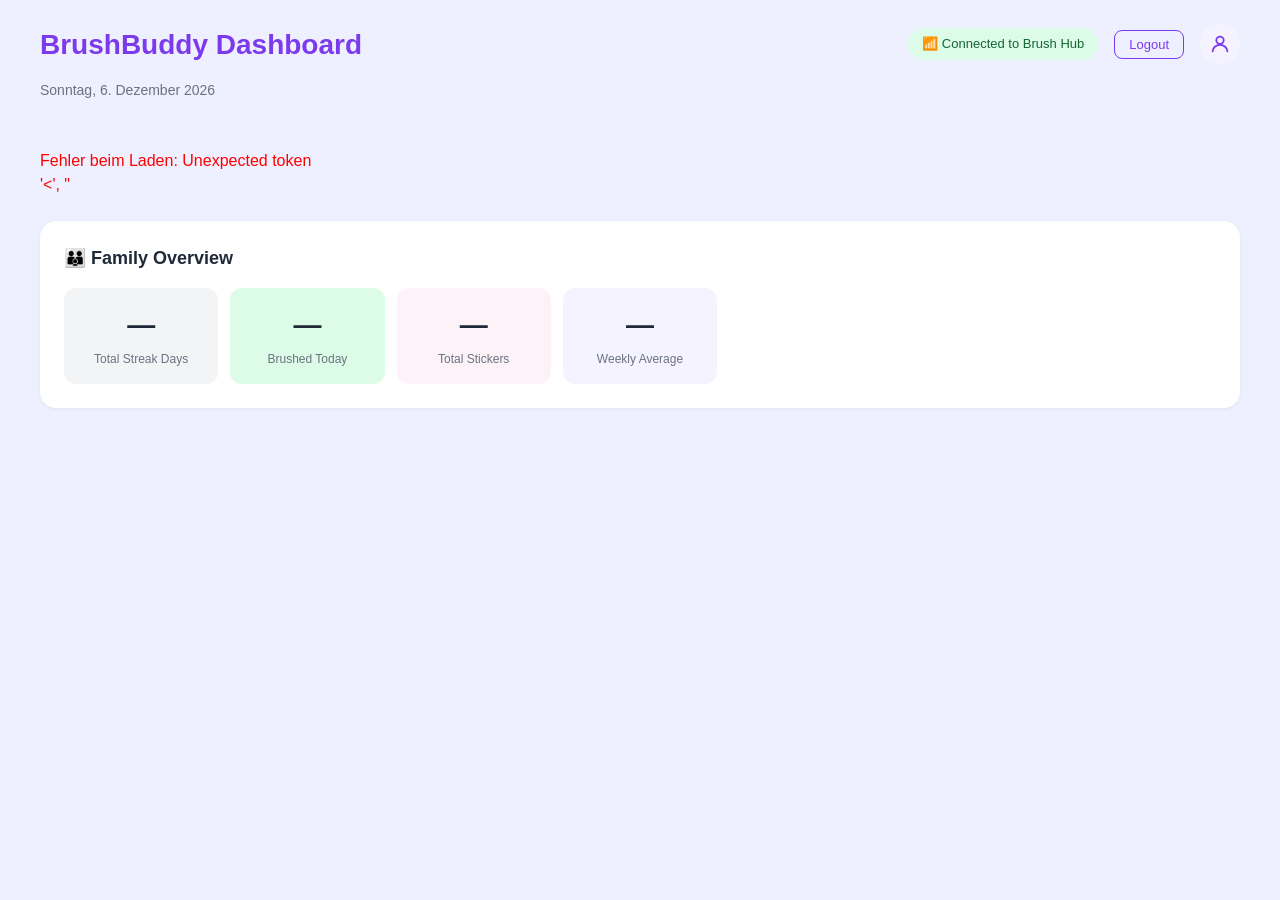
==== child-profile.html @ 71454b1c "Profil erstellt" ====
<!DOCTYPE html>
<html lang="de">
  <head>
    <meta charset="UTF-8" />
    <meta name="viewport" content="width=device-width, initial-scale=1.0" />
    <title>BrushBuddy – Profil</title>
    <link rel="stylesheet" href="css/style.css" />
  </head>
  <body class="profile-body">
    <div class="profile-page">

      <a href="protected.html" class="back-link">&#8592; Back to Dashboard</a>

      <!-- Profile card -->
      <div class="profile-card">
        <div class="profile-card-header">
          <div class="profile-avatar-wrap" id="profileAvatar">🦄</div>
          <div class="profile-card-info">
            <h1 class="profile-child-name" id="profileChildName">...</h1>
            <div class="profile-badges">
              <span class="badge badge-level" id="profileLevel">Level 1</span>
              <span class="badge badge-streak" id="profileStreakBadge">&#x1F3C6; 0 day streak</span>
            </div>
          </div>
        </div>
        <div class="profile-progress-section">
          <div class="profile-progress-header">
            <span id="profileProgressLabel">Progress to Level 2</span>
            <span id="profileProgressCount">0 / 5 stickers</span>
          </div>
          <div class="progress-bar profile-progress-bar">
            <div class="progress-fill" id="profileProgressFill" style="width: 0%"></div>
          </div>
        </div>
      </div>

      <!-- Stat cards -->
      <div class="profile-stats-grid">
        <div class="profile-stat-card">
          <div class="profile-stat-icon profile-stat-icon-yellow">&#x2B50;</div>
          <div class="profile-stat-body">
            <p class="profile-stat-title">Sticker Collection</p>
            <p class="profile-stat-number" id="statStickers">0</p>
            <a href="#stickers" class="profile-stat-link">View all stickers &#x2728;</a>
          </div>
        </div>
        <div class="profile-stat-card">
          <div class="profile-stat-icon profile-stat-icon-orange">&#x1F3C6;</div>
          <div class="profile-stat-body">
            <p class="profile-stat-title">Current Streak</p>
            <p class="profile-stat-number" id="statStreak">0 days</p>
            <p class="profile-stat-sub">Keep it up!</p>
          </div>
        </div>
      </div>

      <!-- Recent Activity -->
      <div class="profile-activity-card">
        <h2 class="profile-activity-title">&#x1F4C5; Recent Activity</h2>
        <div id="activityList" class="activity-list"></div>
      </div>

    </div>

    <script src="js/child-profile.js"></script>
    <script src="js/logout.js"></script>
  </body>
</html>
---- css/style.css ----
/* style.css */

* {
  box-sizing: border-box;
  margin: 0;
  padding: 0;
}

body {
  font-family: Arial, sans-serif;
  line-height: 1.5;
  color: #1f2937;
}

/* Login page */
.login-page {
  min-height: 100vh;
  display: flex;
  align-items: center;
  justify-content: center;
  background: linear-gradient(135deg, #c7cff5 0%, #e8d5f0 100%);
}

.login-card {
  background: white;
  border-radius: 24px;
  padding: 48px 40px 40px;
  width: 100%;
  max-width: 420px;
  text-align: center;
  box-shadow: 0 8px 40px rgba(100, 80, 200, 0.1);
}

.login-logo {
  width: 72px;
  height: 72px;
  border-radius: 999px;
  background: linear-gradient(135deg, #7c3aed, #6d28d9);
  display: flex;
  align-items: center;
  justify-content: center;
  margin: 0 auto 20px;
}

.login-title {
  font-size: 26px;
  font-weight: 700;
  color: #1f2937;
  margin-bottom: 4px;
}

.login-subtitle {
  font-size: 14px;
  color: #9ca3af;
  margin-bottom: 32px;
}

.login-field {
  text-align: left;
  margin-bottom: 20px;
}

.login-label {
  display: flex;
  align-items: center;
  gap: 6px;
  font-weight: 600;
  font-size: 14px;
  color: #374151;
  margin-bottom: 8px;
}

.login-label svg {
  color: #6b7280;
}

.login-field input[type="email"],
.login-field input[type="password"] {
  width: 100%;
  padding: 12px 16px;
  border: none;
  border-radius: 12px;
  background-color: #f3f4f6;
  font-size: 15px;
  color: #1f2937;
  outline: none;
  transition: box-shadow 0.2s;
}

.login-field input[type="email"]:focus,
.login-field input[type="password"]:focus {
  box-shadow: 0 0 0 3px rgba(124, 58, 237, 0.2);
}

.login-btn {
  width: 100%;
  padding: 14px;
  border-radius: 12px;
  border: none;
  background: linear-gradient(90deg, #7c3aed, #a855f7);
  color: white;
  font-size: 16px;
  font-weight: 600;
  cursor: pointer;
  transition: opacity 0.2s;
  margin-top: 4px;
}

.login-btn:hover {
  opacity: 0.9;
  background: linear-gradient(90deg, #7c3aed, #a855f7);
}

.forgot-link {
  background: none;
  border: none;
  color: #7c3aed;
  font-size: 13px;
  cursor: pointer;
  margin-top: 16px;
  padding: 0;
  text-decoration: underline;
  text-underline-offset: 2px;
  width: 100%;
  text-align: center;
}

.forgot-link:hover {
  color: #6d28d9;
  background: none;
}

.forgot-section {
  margin-top: 20px;
  padding-top: 20px;
  border-top: 1px solid #e5e7eb;
  text-align: left;
}

.forgot-desc {
  font-size: 13px;
  color: #6b7280;
  margin-bottom: 16px;
  margin-top: 0;
  line-height: 1.5;
}

.login-success {
  background-color: #dcfce7;
  color: #166534;
  font-size: 13px;
  padding: 10px 14px;
  border-radius: 8px;
  margin-bottom: 12px;
}

.login-error {
  background-color: #fee2e2;
  color: #b91c1c;
  font-size: 13px;
  padding: 10px 14px;
  border-radius: 8px;
  margin-bottom: 12px;
  text-align: left;
}

/* Legacy auth layout */
.auth-body {
  max-width: 400px;
  margin: 60px auto;
  padding: 0 20px;
}

h1 {
  margin-bottom: 1em;
}

form > div {
  margin-bottom: 1em;
}

label {
  display: block;
  margin-bottom: 4px;
  font-weight: bold;
}

input[type="email"],
input[type="password"],
input[type="text"],
input[type="date"],
input[type="number"] {
  width: 100%;
  padding: 8px 12px;
  border: 1px solid #d1d5db;
  border-radius: 8px;
  font-size: 14px;
}

button {
  padding: 8px 16px;
  cursor: pointer;
  border-radius: 8px;
  border: none;
  background-color: #7c3aed;
  color: white;
  font-size: 14px;
}

button:hover {
  background-color: #6d28d9;
}

p {
  margin-top: 1em;
}

/* Dashboard */
.dashboard-body {
  background-color: #eef0ff;
  min-height: 100vh;
  padding: 24px;
}

.dashboard {
  max-width: 1200px;
  margin: 0 auto;
}

.dashboard-header {
  display: flex;
  justify-content: space-between;
  align-items: flex-start;
  margin-bottom: 32px;
  flex-wrap: wrap;
  gap: 12px;
}

.dashboard-title {
  font-size: 28px;
  font-weight: bold;
  color: #7c3aed;
  margin-bottom: 4px;
}

.dashboard-date {
  color: #6b7280;
  font-size: 14px;
}

.header-right {
  display: flex;
  align-items: center;
  gap: 16px;
}

.hub-status {
  background-color: #dcfce7;
  color: #166534;
  padding: 6px 14px;
  border-radius: 999px;
  font-size: 13px;
}

.logout-btn {
  background-color: transparent;
  color: #7c3aed;
  border: 1px solid #7c3aed;
  padding: 6px 14px;
  font-size: 13px;
}

.logout-btn:hover {
  background-color: #7c3aed;
  color: white;
}

/* Profile dropdown */
.profile-dropdown-wrapper {
  position: relative;
}

.profile-icon-btn {
  background: #f5f3ff;
  color: #7c3aed;
  border: none;
  border-radius: 999px;
  width: 40px;
  height: 40px;
  display: flex;
  align-items: center;
  justify-content: center;
  padding: 0;
  cursor: pointer;
}

.profile-icon-btn:hover {
  background: #ede9fe;
}

.profile-dropdown {
  position: absolute;
  top: 50px;
  right: 0;
  background: white;
  border-radius: 16px;
  padding: 20px;
  width: 320px;
  box-shadow: 0 8px 24px rgba(0, 0, 0, 0.12);
  z-index: 100;
}

.profile-dropdown-name {
  font-weight: bold;
  font-size: 15px;
  color: #7c3aed;
  margin-bottom: 16px;
}

.profile-form-grid {
  display: flex;
  flex-direction: column;
  gap: 10px;
  margin-bottom: 16px;
}

.profile-form-grid label {
  display: block;
  font-size: 12px;
  font-weight: bold;
  margin-bottom: 3px;
  color: #374151;
}

.profile-msg {
  margin-top: 8px;
  font-size: 13px;
}

/* No child section */
.no-child-section {
  background: white;
  border-radius: 16px;
  padding: 32px;
  text-align: center;
  margin-bottom: 24px;
}

.add-child-form {
  display: flex;
  flex-direction: column;
  gap: 12px;
  max-width: 300px;
  margin: 20px auto 0;
}

.hidden {
  display: none !important;
}

/* Children grid */
.children-grid {
  display: grid;
  grid-template-columns: repeat(auto-fill, minmax(280px, 1fr));
  gap: 20px;
  margin-bottom: 24px;
}

/* Child card */
.child-card {
  background: white;
  border-radius: 16px;
  padding: 24px;
  box-shadow: 0 1px 4px rgba(0, 0, 0, 0.06);
}

.child-header {
  display: flex;
  align-items: center;
  gap: 16px;
  margin-bottom: 16px;
}

.child-avatar {
  width: 56px;
  height: 56px;
  border-radius: 999px;
  background-color: #f3e8ff;
  color: #7c3aed;
  font-size: 24px;
  font-weight: bold;
  display: flex;
  align-items: center;
  justify-content: center;
}

.child-info h2 {
  font-size: 18px;
  font-weight: bold;
}

.child-info p {
  font-size: 13px;
  color: #6b7280;
  margin: 0;
}

.edit-btn {
  margin-left: auto;
  background: transparent;
  color: #9ca3af;
  border: none;
  font-size: 16px;
  padding: 4px 8px;
}

.edit-btn:hover {
  color: #7c3aed;
  background: transparent;
}

.edit-form {
  margin-bottom: 12px;
  display: none;
  flex-direction: column;
  gap: 8px;
}

.edit-form--open {
  display: flex;
}

.edit-form-buttons {
  display: flex;
  gap: 8px;
}

.btn-cancel {
  background-color: #e5e7eb;
  color: #374151;
}

.btn-cancel:hover {
  background-color: #d1d5db;
}

.brush-status {
  display: flex;
  align-items: center;
  gap: 8px;
  padding: 8px 14px;
  border-radius: 8px;
  font-size: 14px;
  margin-bottom: 12px;
}

.status-brushed {
  background-color: #dcfce7;
  color: #166534;
}

.status-not-brushed {
  background-color: #fff7ed;
  color: #9a3412;
}

.status-dot {
  width: 8px;
  height: 8px;
  border-radius: 999px;
  flex-shrink: 0;
}

.status-brushed .status-dot {
  background-color: #22c55e;
}

.status-not-brushed .status-dot {
  background-color: #f97316;
}

.child-stat-row {
  display: flex;
  justify-content: space-between;
  align-items: center;
  padding: 8px 14px;
  border-radius: 8px;
  font-size: 14px;
  margin-bottom: 8px;
  background-color: #f5f3ff;
  color: #5b21b6;
}

.child-stat-pink {
  background-color: #fdf2f8;
  color: #9d174d;
}

.progress-section {
  margin-top: 12px;
}

.progress-header {
  display: flex;
  justify-content: space-between;
  font-size: 13px;
  color: #6b7280;
  margin-bottom: 6px;
}

.progress-bar {
  background-color: #e5e7eb;
  border-radius: 999px;
  height: 8px;
  overflow: hidden;
}

.progress-fill {
  height: 100%;
  border-radius: 999px;
  background: linear-gradient(to right, #7c3aed, #ec4899);
  transition: width 0.4s ease;
}

/* Family overview */
.family-overview {
  background: white;
  border-radius: 16px;
  padding: 24px;
  box-shadow: 0 1px 4px rgba(0, 0, 0, 0.06);
}

.overview-title {
  font-size: 18px;
  font-weight: bold;
  margin-bottom: 16px;
  color: #1f2937;
}

.overview-stats {
  display: grid;
  grid-template-columns: repeat(auto-fill, minmax(140px, 1fr));
  gap: 12px;
}

.stat-box {
  background-color: #f3f4f6;
  border-radius: 12px;
  padding: 16px;
  text-align: center;
}

.stat-green { background-color: #dcfce7; }
.stat-pink  { background-color: #fdf2f8; }
.stat-purple { background-color: #f5f3ff; }

.stat-number {
  display: block;
  font-size: 28px;
  font-weight: bold;
  color: #1f2937;
}

.stat-label {
  display: block;
  font-size: 12px;
  color: #6b7280;
  margin-top: 4px;
}

/* =====================
   Child Profile Page
   ===================== */

.profile-body {
  background: linear-gradient(135deg, #ede9fe 0%, #fce7f3 100%);
  min-height: 100vh;
  padding: 24px;
}

.profile-page {
  max-width: 620px;
  margin: 0 auto;
}

.back-link {
  display: inline-flex;
  align-items: center;
  gap: 6px;
  color: #1f2937;
  text-decoration: none;
  font-size: 14px;
  font-weight: 500;
  margin-bottom: 20px;
}

.back-link:hover {
  color: #7c3aed;
}

/* Profile card */
.profile-card {
  background: white;
  border-radius: 20px;
  padding: 28px;
  margin-bottom: 16px;
  box-shadow: 0 2px 12px rgba(0, 0, 0, 0.07);
}

.profile-card-header {
  display: flex;
  align-items: center;
  gap: 20px;
  margin-bottom: 24px;
}

.profile-avatar-wrap {
  width: 72px;
  height: 72px;
  border-radius: 16px;
  background: linear-gradient(135deg, #c4b5fd, #a855f7);
  display: flex;
  align-items: center;
  justify-content: center;
  font-size: 36px;
  flex-shrink: 0;
}

.profile-card-info {
  flex: 1;
}

.profile-child-name {
  font-size: 32px;
  font-weight: 700;
  color: #1f2937;
  margin-bottom: 8px;
  line-height: 1.1;
}

.profile-badges {
  display: flex;
  align-items: center;
  gap: 10px;
  flex-wrap: wrap;
}

.badge {
  display: inline-flex;
  align-items: center;
  padding: 4px 14px;
  border-radius: 999px;
  font-size: 13px;
  font-weight: 600;
}

.badge-level {
  background-color: #7c3aed;
  color: white;
}

.badge-streak {
  color: #c2410c;
  font-size: 14px;
  font-weight: 500;
  background: none;
  padding: 0;
}

/* Profile progress */
.profile-progress-section {
  margin-top: 4px;
}

.profile-progress-header {
  display: flex;
  justify-content: space-between;
  font-size: 13px;
  color: #6b7280;
  margin-bottom: 8px;
}

.profile-progress-bar {
  height: 12px;
  border-radius: 999px;
  background-color: #e5e7eb;
  overflow: hidden;
}

/* Stat cards grid */
.profile-stats-grid {
  display: grid;
  grid-template-columns: 1fr 1fr;
  gap: 16px;
  margin-bottom: 16px;
}

.profile-stat-card {
  background: white;
  border-radius: 20px;
  padding: 24px;
  box-shadow: 0 2px 12px rgba(0, 0, 0, 0.07);
  display: flex;
  flex-direction: column;
  gap: 12px;
}

.profile-stat-icon {
  width: 48px;
  height: 48px;
  border-radius: 14px;
  display: flex;
  align-items: center;
  justify-content: center;
  font-size: 22px;
  flex-shrink: 0;
}

.profile-stat-icon-yellow {
  background-color: #fef9c3;
}

.profile-stat-icon-orange {
  background-color: #ffedd5;
}

.profile-stat-body {
  flex: 1;
}

.profile-stat-title {
  font-size: 14px;
  color: #6b7280;
  margin-bottom: 4px;
}

.profile-stat-number {
  font-size: 36px;
  font-weight: 700;
  color: #1f2937;
  line-height: 1.1;
  margin-bottom: 6px;
}

.profile-stat-link {
  font-size: 13px;
  color: #7c3aed;
  text-decoration: none;
  font-weight: 500;
}

.profile-stat-link:hover {
  text-decoration: underline;
}

.profile-stat-sub {
  font-size: 13px;
  color: #6b7280;
}

/* Activity card */
.profile-activity-card {
  background: white;
  border-radius: 20px;
  padding: 24px;
  box-shadow: 0 2px 12px rgba(0, 0, 0, 0.07);
}

.profile-activity-title {
  font-size: 18px;
  font-weight: 700;
  color: #7c3aed;
  margin-bottom: 16px;
  display: flex;
  align-items: center;
  gap: 8px;
}

.activity-list {
  display: flex;
  flex-direction: column;
  gap: 10px;
}

.activity-item {
  background: #f9fafb;
  border-radius: 14px;
  padding: 14px 16px;
  display: flex;
  align-items: center;
  gap: 14px;
}

.activity-icon-wrap {
  width: 44px;
  height: 44px;
  background: white;
  border-radius: 12px;
  display: flex;
  align-items: center;
  justify-content: center;
  font-size: 22px;
  flex-shrink: 0;
  box-shadow: 0 1px 4px rgba(0,0,0,0.06);
}

.activity-info {
  flex: 1;
}

.activity-date {
  font-size: 15px;
  font-weight: 600;
  color: #1f2937;
  margin: 0;
}

.activity-time {
  font-size: 13px;
  color: #6b7280;
  margin: 0;
}

.activity-badge {
  background-color: #dcfce7;
  color: #166534;
  font-size: 13px;
  font-weight: 500;
  padding: 6px 14px;
  border-radius: 999px;
  flex-shrink: 0;
}

.activity-empty {
  text-align: center;
  color: #9ca3af;
  padding: 24px 0;
  font-size: 14px;
}

/* Clickable child name/avatar area */
.child-header-link {
  display: flex;
  align-items: center;
  gap: 16px;
  flex: 1;
  cursor: pointer;
  border-radius: 12px;
  padding: 4px 8px;
  margin: -4px -8px;
  transition: background 0.15s;
}

.child-header-link:hover {
  background-color: #f5f3ff;
}

/* Responsive */
@media (max-width: 600px) {
  .dashboard-body {
    padding: 16px;
  }

  .dashboard-title {
    font-size: 22px;
  }

  .children-grid {
    grid-template-columns: 1fr;
  }

  .overview-stats {
    grid-template-columns: repeat(2, 1fr);
  }
}
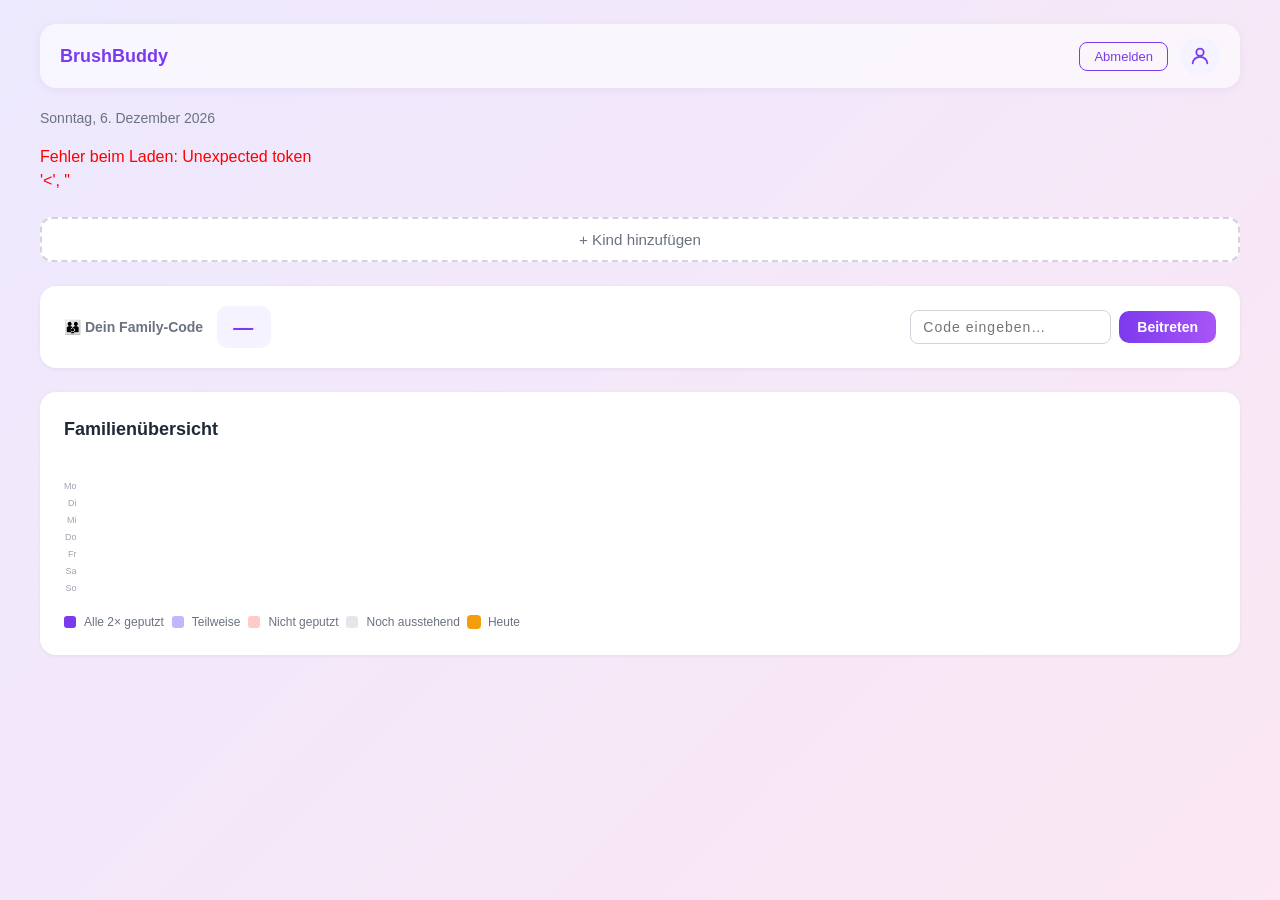
==== commit 3e36c84a: "Anpassungen Sarina" ====
--- a/child-profile.html
+++ b/child-profile.html
@@ -7,9 +7,51 @@
     <link rel="stylesheet" href="css/style.css" />
   </head>
   <body class="profile-body">
+
+    <nav class="page-nav">
+      <span class="page-nav-logo">BrushBuddy</span>
+      <div class="page-nav-right">
+        <button id="navLogoutBtn" class="logout-btn">Abmelden</button>
+        <div class="nav-profile-wrapper">
+          <button class="profile-icon-btn" onclick="toggleProfile()" title="Profil bearbeiten">
+            <svg xmlns="http://www.w3.org/2000/svg" width="22" height="22" viewBox="0 0 24 24" fill="none" stroke="currentColor" stroke-width="2" stroke-linecap="round" stroke-linejoin="round">
+              <circle cx="12" cy="8" r="4"/>
+              <path d="M4 20c0-4 3.6-7 8-7s8 3 8 7"/>
+            </svg>
+          </button>
+          <div id="navProfileForm" class="profile-dropdown hidden">
+            <p class="profile-dropdown-name" id="navProfileName">...</p>
+            <div class="profile-form-grid">
+              <div>
+                <label>Vorname</label>
+                <input type="text" id="navProfileVorname" />
+              </div>
+              <div>
+                <label>Name</label>
+                <input type="text" id="navProfileName2" />
+              </div>
+              <div>
+                <label>Email</label>
+                <input type="email" id="navProfileEmail" />
+              </div>
+              <div>
+                <label>Neues Passwort (optional)</label>
+                <input type="password" id="navProfilePassword" placeholder="Leer lassen = unverändert" />
+              </div>
+            </div>
+            <div class="edit-form-buttons">
+              <button onclick="saveNavProfile()">Speichern</button>
+              <button class="btn-cancel" onclick="toggleProfile()">Abbrechen</button>
+            </div>
+            <p id="navProfileMsg" class="hidden profile-msg"></p>
+          </div>
+        </div>
+      </div>
+    </nav>
+
     <div class="profile-page">
 
-      <a href="protected.html" class="back-link">&#8592; Back to Dashboard</a>
+      <a href="protected.html" class="back-link">&#8592; Zurück zum Dashboard</a>
 
       <!-- Profile card -->
       <div class="profile-card">
@@ -19,18 +61,19 @@
             <h1 class="profile-child-name" id="profileChildName">...</h1>
             <div class="profile-badges">
               <span class="badge badge-level" id="profileLevel">Level 1</span>
-              <span class="badge badge-streak" id="profileStreakBadge">&#x1F3C6; 0 day streak</span>
+              <span class="badge badge-streak" id="profileStreakBadge">&#x1F3C6; 0 Tage Streak</span>
             </div>
           </div>
         </div>
         <div class="profile-progress-section">
           <div class="profile-progress-header">
-            <span id="profileProgressLabel">Progress to Level 2</span>
-            <span id="profileProgressCount">0 / 5 stickers</span>
+            <span id="profileProgressLabel">Fortschritt zu Level 2</span>
+            <span id="profileProgressCount">0 / 7 Punkte</span>
           </div>
           <div class="progress-bar profile-progress-bar">
             <div class="progress-fill" id="profileProgressFill" style="width: 0%"></div>
           </div>
+          <a id="viewStickersLink" href="sticker-collection.html" class="level-overview-link">Alle 25 Level ansehen &#x2192;</a>
         </div>
       </div>
 
@@ -39,30 +82,29 @@
         <div class="profile-stat-card">
           <div class="profile-stat-icon profile-stat-icon-yellow">&#x2B50;</div>
           <div class="profile-stat-body">
-            <p class="profile-stat-title">Sticker Collection</p>
-            <p class="profile-stat-number" id="statStickers">0</p>
-            <a href="#stickers" class="profile-stat-link">View all stickers &#x2728;</a>
+            <p class="profile-stat-title">Meine Punkte</p>
+            <p class="profile-stat-number" id="statPoints">0</p>
           </div>
         </div>
         <div class="profile-stat-card">
           <div class="profile-stat-icon profile-stat-icon-orange">&#x1F3C6;</div>
           <div class="profile-stat-body">
-            <p class="profile-stat-title">Current Streak</p>
-            <p class="profile-stat-number" id="statStreak">0 days</p>
-            <p class="profile-stat-sub">Keep it up!</p>
+            <p class="profile-stat-title">Aktueller Streak</p>
+            <p class="profile-stat-number" id="statStreak">0 Tage</p>
           </div>
         </div>
       </div>
 
       <!-- Recent Activity -->
       <div class="profile-activity-card">
-        <h2 class="profile-activity-title">&#x1F4C5; Recent Activity</h2>
+        <h2 class="profile-activity-title">&#x1F4C5; Letzte Aktivitäten</h2>
         <div id="activityList" class="activity-list"></div>
       </div>
 
     </div>
 
+    <script src="js/avatar.js"></script>
     <script src="js/child-profile.js"></script>
-    <script src="js/logout.js"></script>
+    <script src="js/nav.js"></script>
   </body>
 </html>
--- a/css/style.css
+++ b/css/style.css
@@ -111,6 +111,23 @@
   background: linear-gradient(90deg, #7c3aed, #a855f7);
 }
 
+.login-register-hint {
+  font-size: 13px;
+  color: #6b7280;
+  text-align: center;
+  margin-top: 20px;
+}
+
+.login-register-link {
+  color: #7c3aed;
+  text-decoration: none;
+  font-weight: 600;
+}
+
+.login-register-link:hover {
+  text-decoration: underline;
+}
+
 .forgot-link {
   background: none;
   border: none;
@@ -217,7 +234,7 @@
 
 /* Dashboard */
 .dashboard-body {
-  background-color: #eef0ff;
+  background: linear-gradient(135deg, #ede9fe 0%, #fce7f3 100%);
   min-height: 100vh;
   padding: 24px;
 }
@@ -346,12 +363,34 @@
   margin-bottom: 24px;
 }
 
+.add-child-section {
+  margin-bottom: 24px;
+  text-align: center;
+}
+
+.add-child-toggle-btn {
+  background: white;
+  border: 2px dashed #d1d5db;
+  border-radius: 12px;
+  padding: 12px 24px;
+  font-size: 0.95rem;
+  color: #6b7280;
+  cursor: pointer;
+  width: 100%;
+  transition: border-color 0.2s, color 0.2s;
+}
+
+.add-child-toggle-btn:hover {
+  border-color: #a78bfa;
+  color: #7c3aed;
+}
+
 .add-child-form {
   display: flex;
   flex-direction: column;
   gap: 12px;
   max-width: 300px;
-  margin: 20px auto 0;
+  margin: 16px auto 0;
 }
 
 .hidden {
@@ -386,12 +425,17 @@
   height: 56px;
   border-radius: 999px;
   background-color: #f3e8ff;
-  color: #7c3aed;
-  font-size: 24px;
-  font-weight: bold;
+  font-size: 28px;
   display: flex;
   align-items: center;
   justify-content: center;
+  flex-shrink: 0;
+  cursor: pointer;
+  transition: opacity 0.15s;
+}
+
+.child-avatar:hover {
+  opacity: 0.85;
 }
 
 .child-info h2 {
@@ -522,6 +566,86 @@
   transition: width 0.4s ease;
 }
 
+/* Family code section */
+.family-code-section {
+  background: white;
+  border-radius: 16px;
+  padding: 20px 24px;
+  box-shadow: 0 1px 4px rgba(0, 0, 0, 0.06);
+  display: flex;
+  align-items: center;
+  gap: 24px;
+  flex-wrap: wrap;
+  margin-bottom: 24px;
+}
+
+.family-code-left {
+  display: flex;
+  align-items: center;
+  gap: 14px;
+  flex: 1;
+}
+
+.family-code-label {
+  font-size: 14px;
+  font-weight: 600;
+  color: #6b7280;
+  white-space: nowrap;
+}
+
+.family-code-value {
+  font-size: 20px;
+  font-weight: 700;
+  color: #7c3aed;
+  letter-spacing: 2px;
+  background: #f5f3ff;
+  padding: 6px 16px;
+  border-radius: 10px;
+}
+
+.family-code-right {
+  display: flex;
+  align-items: center;
+  gap: 8px;
+}
+
+.family-code-input {
+  padding: 8px 14px;
+  border: 1.5px solid #e5e7eb;
+  border-radius: 10px;
+  font-size: 14px;
+  letter-spacing: 1px;
+  width: 140px;
+  outline: none;
+  transition: border-color 0.2s;
+}
+
+.family-code-input:focus {
+  border-color: #7c3aed;
+}
+
+.family-join-btn {
+  padding: 8px 18px;
+  background: linear-gradient(90deg, #7c3aed, #a855f7);
+  color: white;
+  border: none;
+  border-radius: 10px;
+  font-size: 14px;
+  font-weight: 600;
+  cursor: pointer;
+  white-space: nowrap;
+}
+
+.family-join-btn:hover {
+  opacity: 0.9;
+}
+
+.family-msg {
+  width: 100%;
+  font-size: 13px;
+  margin-top: 4px;
+}
+
 /* Family overview */
 .family-overview {
   background: white;
@@ -537,10 +661,93 @@
   color: #1f2937;
 }
 
-.overview-stats {
+.cal-wrapper {
+  display: flex;
+  gap: 8px;
+  overflow-x: auto;
+  padding-bottom: 4px;
+}
+
+.cal-day-labels {
   display: grid;
-  grid-template-columns: repeat(auto-fill, minmax(140px, 1fr));
-  gap: 12px;
+  grid-template-rows: repeat(7, 14px);
+  gap: 3px;
+  padding-top: 20px;
+  flex-shrink: 0;
+}
+
+.cal-day-labels span {
+  font-size: 9px;
+  color: #9ca3af;
+  line-height: 14px;
+  text-align: right;
+  padding-right: 4px;
+  white-space: nowrap;
+}
+
+.cal-grid-wrap {
+  display: flex;
+  flex-direction: column;
+  gap: 4px;
+  min-width: max-content;
+}
+
+.cal-month-labels {
+  display: grid;
+  grid-auto-flow: column;
+  grid-auto-columns: 17px;
+  gap: 3px;
+  height: 16px;
+}
+
+.cal-month-labels span {
+  font-size: 10px;
+  color: #9ca3af;
+  white-space: nowrap;
+}
+
+.family-calendar-grid {
+  display: grid;
+  grid-template-rows: repeat(7, 14px);
+  grid-auto-flow: column;
+  grid-auto-columns: 14px;
+  gap: 3px;
+}
+
+.cal-cell {
+  width: 14px;
+  height: 14px;
+  border-radius: 3px;
+}
+
+.cal-cell--full    { background: #7c3aed; }
+.cal-cell--partial { background: #c4b5fd; }
+.cal-cell--miss    { background: #fecaca; }
+.cal-cell--future  { background: #e5e7eb; }
+.cal-cell--today   {
+  background: #f59e0b;
+  box-shadow: 0 0 0 2px #fff, 0 0 0 3px #f59e0b;
+  border-radius: 4px;
+  position: relative;
+  z-index: 1;
+}
+
+.cal-legend {
+  display: flex;
+  align-items: center;
+  gap: 8px;
+  margin-top: 14px;
+  flex-wrap: wrap;
+  font-size: 12px;
+  color: #6b7280;
+}
+
+.cal-dot {
+  width: 12px;
+  height: 12px;
+  border-radius: 3px;
+  display: inline-block;
+  flex-shrink: 0;
 }
 
 .stat-box {
@@ -550,9 +757,10 @@
   text-align: center;
 }
 
-.stat-green { background-color: #dcfce7; }
-.stat-pink  { background-color: #fdf2f8; }
+.stat-green  { background-color: #dcfce7; }
+.stat-pink   { background-color: #fdf2f8; }
 .stat-purple { background-color: #f5f3ff; }
+.stat-orange { background-color: #fff7ed; }
 
 .stat-number {
   display: block;
@@ -561,11 +769,54 @@
   color: #1f2937;
 }
 
+.stat-number-names {
+  font-size: 15px;
+  line-height: 1.4;
+  word-break: break-word;
+}
+
 .stat-label {
   display: block;
   font-size: 12px;
   color: #6b7280;
   margin-top: 4px;
+}
+
+/* =====================
+   Shared Page Nav (profile & sticker pages)
+   ===================== */
+
+.page-nav {
+  display: flex;
+  align-items: center;
+  justify-content: space-between;
+  background: rgba(255, 255, 255, 0.6);
+  backdrop-filter: blur(10px);
+  border-radius: 16px;
+  padding: 12px 20px;
+  margin-bottom: 20px;
+  box-shadow: 0 2px 8px rgba(100, 80, 200, 0.08);
+}
+
+.page-nav-logo {
+  font-size: 18px;
+  font-weight: 700;
+  color: #7c3aed;
+}
+
+.page-nav-right {
+  display: flex;
+  align-items: center;
+  gap: 12px;
+}
+
+.nav-profile-wrapper {
+  position: relative;
+}
+
+.nav-profile-wrapper .profile-dropdown {
+  top: 50px;
+  right: 0;
 }
 
 /* =====================
@@ -596,6 +847,71 @@
 
 .back-link:hover {
   color: #7c3aed;
+}
+
+/* Avatar picker */
+.avatar-picker-anchor {
+  position: relative;
+  flex-shrink: 0;
+}
+
+.profile-avatar-wrap {
+  cursor: default;
+}
+
+.avatar-edit-hint {
+  position: absolute;
+  bottom: -4px;
+  right: -4px;
+  background: #7c3aed;
+  color: white;
+  font-size: 10px;
+  width: 20px;
+  height: 20px;
+  border-radius: 999px;
+  display: flex;
+  align-items: center;
+  justify-content: center;
+  pointer-events: none;
+}
+
+.avatar-picker {
+  position: absolute;
+  top: calc(100% + 10px);
+  left: 0;
+  background: white;
+  border-radius: 16px;
+  padding: 12px;
+  display: grid;
+  grid-template-columns: repeat(4, 1fr);
+  gap: 8px;
+  box-shadow: 0 8px 24px rgba(0, 0, 0, 0.14);
+  z-index: 200;
+  width: 200px;
+}
+
+.avatar-option {
+  width: 40px;
+  height: 40px;
+  border-radius: 10px;
+  background: #f3f4f6;
+  border: 2px solid transparent;
+  font-size: 20px;
+  display: flex;
+  align-items: center;
+  justify-content: center;
+  cursor: pointer;
+  padding: 0;
+  transition: background 0.15s, border-color 0.15s;
+}
+
+.avatar-option:hover {
+  background: #ede9fe;
+}
+
+.avatar-option--active {
+  border-color: #7c3aed;
+  background: #ede9fe;
 }
 
 /* Profile card */
@@ -617,8 +933,8 @@
 .profile-avatar-wrap {
   width: 72px;
   height: 72px;
-  border-radius: 16px;
-  background: linear-gradient(135deg, #c4b5fd, #a855f7);
+  border-radius: 999px;
+  background-color: #f3e8ff;
   display: flex;
   align-items: center;
   justify-content: center;
@@ -753,6 +1069,19 @@
   text-decoration: underline;
 }
 
+.level-overview-link {
+  display: inline-block;
+  margin-top: 10px;
+  font-size: 13px;
+  color: #7c3aed;
+  text-decoration: none;
+  font-weight: 500;
+}
+
+.level-overview-link:hover {
+  text-decoration: underline;
+}
+
 .profile-stat-sub {
   font-size: 13px;
   color: #6b7280;
@@ -836,6 +1165,25 @@
   color: #9ca3af;
   padding: 24px 0;
   font-size: 14px;
+}
+
+.load-more-btn {
+  display: block;
+  width: 100%;
+  margin-top: 12px;
+  padding: 10px;
+  background: none;
+  border: 2px dashed #d1d5db;
+  border-radius: 12px;
+  font-size: 14px;
+  color: #6b7280;
+  cursor: pointer;
+  transition: border-color 0.2s, color 0.2s;
+}
+
+.load-more-btn:hover {
+  border-color: #a78bfa;
+  color: #7c3aed;
 }
 
 /* Clickable child name/avatar area */
@@ -855,8 +1203,182 @@
   background-color: #f5f3ff;
 }
 
+/* =====================
+   Sticker Collection Page
+   ===================== */
+
+.sticker-body {
+  background: linear-gradient(135deg, #ede9fe 0%, #fce7f3 100%);
+  min-height: 100vh;
+  padding: 24px;
+}
+
+.sticker-page {
+  max-width: 900px;
+  margin: 0 auto;
+}
+
+.sticker-card {
+  background: white;
+  border-radius: 24px;
+  padding: 40px 36px 36px;
+  box-shadow: 0 2px 16px rgba(0, 0, 0, 0.08);
+}
+
+.sticker-title {
+  font-size: 32px;
+  font-weight: 700;
+  color: #1f2937;
+  text-align: center;
+  margin-bottom: 8px;
+}
+
+.sticker-subtitle {
+  font-size: 15px;
+  color: #6b7280;
+  text-align: center;
+  margin-bottom: 20px;
+}
+
+.sticker-counter-wrap {
+  display: flex;
+  flex-direction: column;
+  align-items: center;
+  gap: 8px;
+  margin-bottom: 32px;
+}
+
+.sticker-next-hint {
+  font-size: 13px;
+  color: #6b7280;
+}
+
+.sticker-progress-bar {
+  width: 100%;
+  max-width: 300px;
+  height: 8px;
+  background: #e5e7eb;
+  border-radius: 999px;
+  overflow: hidden;
+}
+
+.sticker-progress-fill {
+  height: 100%;
+  background: linear-gradient(90deg, #a78bfa, #f472b6);
+  border-radius: 999px;
+  transition: width 0.4s ease;
+}
+
+.sticker-counter {
+  background: #ede9fe;
+  color: #7c3aed;
+  font-size: 15px;
+  font-weight: 600;
+  padding: 8px 24px;
+  border-radius: 999px;
+}
+
+.sticker-grid {
+  display: grid;
+  grid-template-columns: repeat(6, 1fr);
+  gap: 12px;
+  margin-bottom: 32px;
+}
+
+.sticker-tile {
+  border-radius: 16px;
+  display: flex;
+  flex-direction: column;
+  align-items: center;
+  justify-content: center;
+  gap: 5px;
+  padding: 10px 6px 12px;
+}
+
+.sticker-tile--unlocked {
+  background-color: #f3e8ff;
+}
+
+.sticker-tile--locked {
+  background-color: #f3f4f6;
+}
+
+.sticker-level-badge {
+  font-size: 10px;
+  font-weight: 700;
+  color: #9ca3af;
+  background: #e5e7eb;
+  border-radius: 999px;
+  padding: 2px 7px;
+  letter-spacing: 0.02em;
+}
+
+.sticker-level-badge--unlocked {
+  color: #7c3aed;
+  background: #ede9fe;
+}
+
+.sticker-emoji {
+  font-size: 26px;
+  line-height: 1;
+}
+
+.sticker-lock {
+  width: 24px;
+  height: 24px;
+  color: #d1d5db;
+}
+
+.sticker-name {
+  font-size: 10px;
+  font-weight: 500;
+  color: #6b7280;
+  text-align: center;
+  line-height: 1.2;
+}
+
+.sticker-tile--unlocked .sticker-name {
+  color: #7c3aed;
+}
+
+.sticker-howto {
+  background: #fefce8;
+  border-radius: 16px;
+  padding: 24px 28px;
+}
+
+.sticker-howto-title {
+  font-size: 18px;
+  font-weight: 700;
+  color: #1f2937;
+  margin-bottom: 14px;
+}
+
+.sticker-howto-list {
+  list-style: none;
+  display: flex;
+  flex-direction: column;
+  gap: 10px;
+}
+
+.sticker-howto-list li {
+  font-size: 15px;
+  color: #374151;
+}
+
 /* Responsive */
 @media (max-width: 600px) {
+  .login-page {
+    align-items: flex-start;
+    padding: 24px 16px;
+  }
+
+  .login-card {
+    padding: 36px 24px 32px;
+    max-width: 100%;
+    border-radius: 20px;
+  }
+
   .dashboard-body {
     padding: 16px;
   }
@@ -872,4 +1394,13 @@
   .overview-stats {
     grid-template-columns: repeat(2, 1fr);
   }
-}
+
+  .sticker-grid {
+    grid-template-columns: repeat(3, 1fr);
+    gap: 8px;
+  }
+
+  .sticker-card {
+    padding: 24px 16px 24px;
+  }
+}
